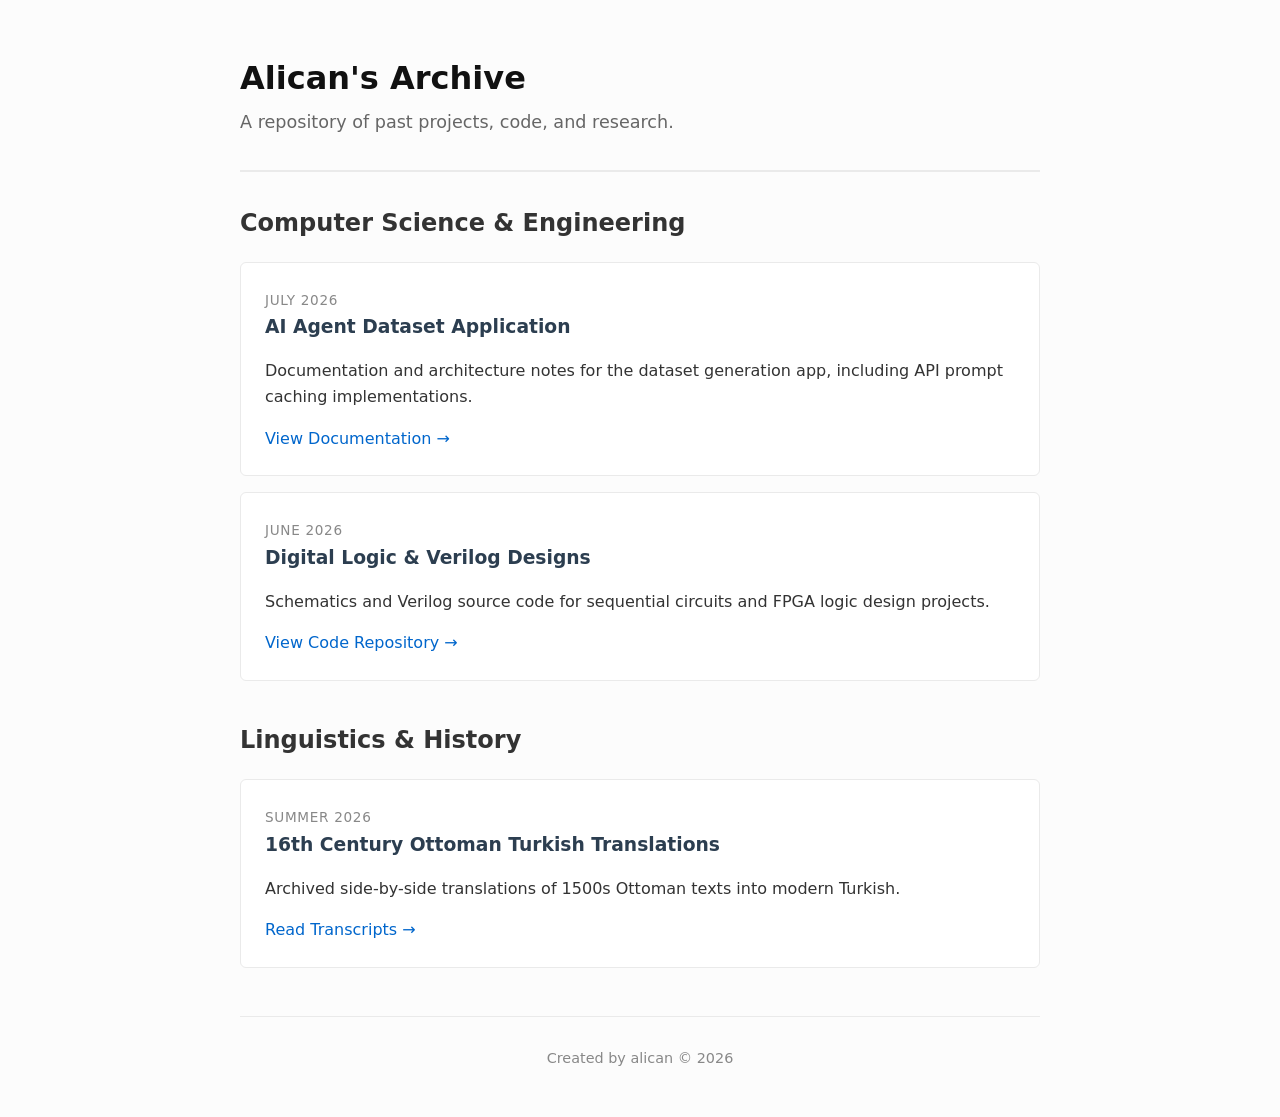
==== index.html @ 506c9f17 "firt parts of the website" ====
<!DOCTYPE html>
<html lang="en">
<head>
    <meta charset="UTF-8">
    <meta name="viewport" content="width=device-width, initial-scale=1.0">
    <title>Personal Archive</title>
    <style>
        body {
            font-family: system-ui, -apple-system, sans-serif;
            line-height: 1.6;
            max-width: 800px;
            margin: 0 auto;
            padding: 2rem;
            color: #333;
            background-color: #fcfcfc;
        }
        header {
            border-bottom: 2px solid #eaeaea;
            margin-bottom: 2rem;
            padding-bottom: 1rem;
        }
        h1 {
            color: #111;
            margin-bottom: 0.2rem;
        }
        .subtitle {
            color: #666;
            font-size: 1.1rem;
            margin-top: 0;
        }
        .archive-section {
            margin-bottom: 2.5rem;
        }
        .archive-item {
            background: white;
            border: 1px solid #eaeaea;
            padding: 1.5rem;
            border-radius: 6px;
            margin-bottom: 1rem;
        }
        .archive-item h3 {
            margin-top: 0;
            margin-bottom: 0.5rem;
            color: #2c3e50;
        }
        .date {
            font-size: 0.85rem;
            color: #888;
            text-transform: uppercase;
            letter-spacing: 0.05em;
        }
        a {
            color: #0066cc;
            text-decoration: none;
        }
        a:hover {
            text-decoration: underline;
        }
        footer {
            margin-top: 3rem;
            text-align: center;
            font-size: 0.9rem;
            color: #888;
            border-top: 1px solid #eaeaea;
            padding-top: 1rem;
        }
    </style>
</head>
<body>

    <header>
        <h1>Alican's Archive</h1>
        <p class="subtitle">A repository of past projects, code, and research.</p>
    </header>

    <main>
        <!-- Software & Engineering Section -->
        <section class="archive-section">
            <h2>Computer Science & Engineering</h2>
            
            <div class="archive-item">
                <span class="date">July 2026</span>
                <h3>AI Agent Dataset Application</h3>
                <p>Documentation and architecture notes for the dataset generation app, including API prompt caching implementations.</p>
                <a href="#">View Documentation &rarr;</a>
            </div>

            <div class="archive-item">
                <span class="date">June 2026</span>
                <h3>Digital Logic & Verilog Designs</h3>
                <p>Schematics and Verilog source code for sequential circuits and FPGA logic design projects.</p>
                <a href="#">View Code Repository &rarr;</a>
            </div>
        </section>

        <!-- Translation & Text Section -->
        <section class="archive-section">
            <h2>Linguistics & History</h2>
            
            <div class="archive-item">
                <span class="date">Summer 2026</span>
                <h3>16th Century Ottoman Turkish Translations</h3>
                <p>Archived side-by-side translations of 1500s Ottoman texts into modern Turkish.</p>
                <a href="#">Read Transcripts &rarr;</a>
            </div>
        </section>

    </main>

    <footer>
        <p>Created by alican &copy; 2026</p>
    </footer>

</body>
</html>
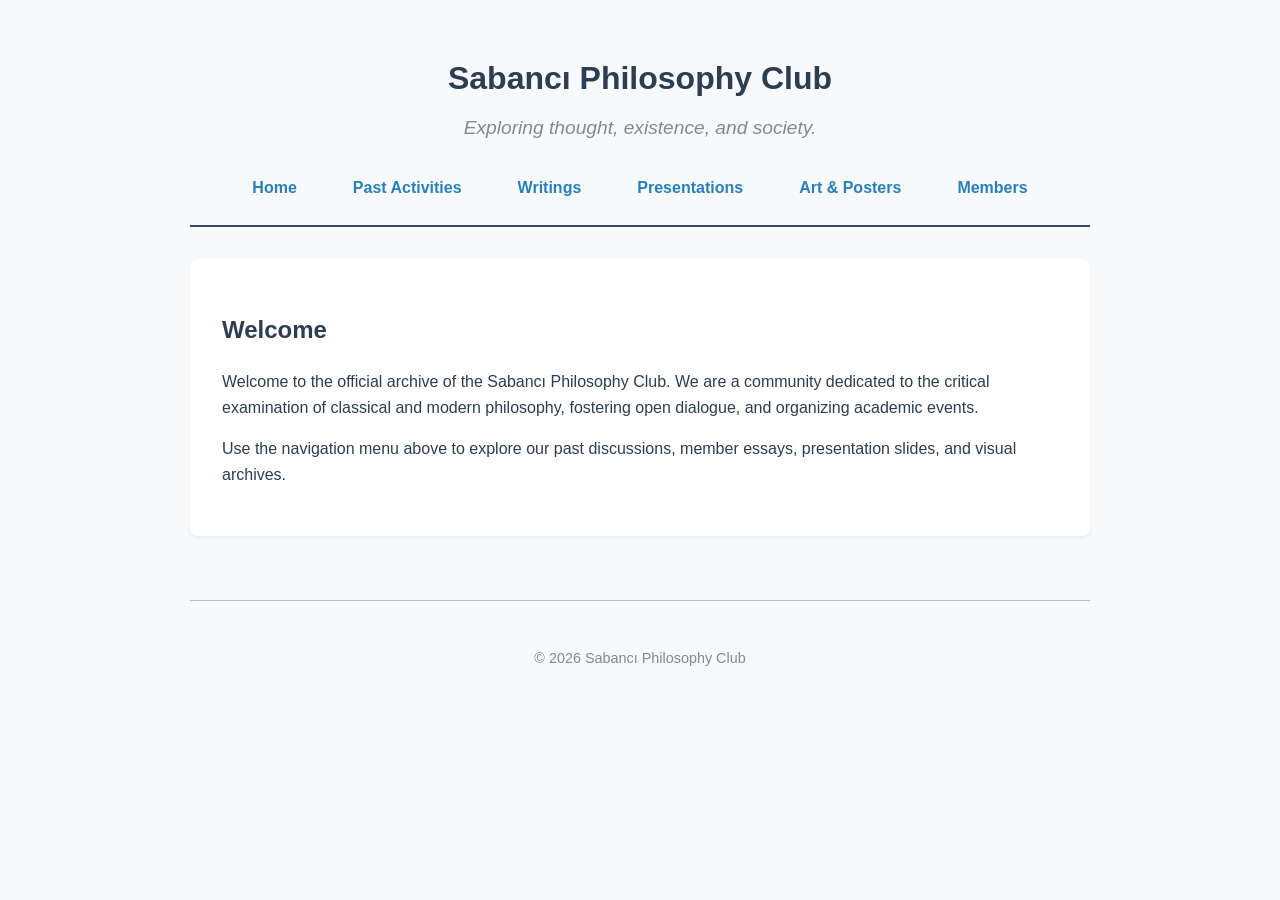
==== commit 1be3f71b: "transformed page for the" ====
--- a/index.html
+++ b/index.html
@@ -3,112 +3,36 @@
 <head>
     <meta charset="UTF-8">
     <meta name="viewport" content="width=device-width, initial-scale=1.0">
-    <title>Personal Archive</title>
-    <style>
-        body {
-            font-family: system-ui, -apple-system, sans-serif;
-            line-height: 1.6;
-            max-width: 800px;
-            margin: 0 auto;
-            padding: 2rem;
-            color: #333;
-            background-color: #fcfcfc;
-        }
-        header {
-            border-bottom: 2px solid #eaeaea;
-            margin-bottom: 2rem;
-            padding-bottom: 1rem;
-        }
-        h1 {
-            color: #111;
-            margin-bottom: 0.2rem;
-        }
-        .subtitle {
-            color: #666;
-            font-size: 1.1rem;
-            margin-top: 0;
-        }
-        .archive-section {
-            margin-bottom: 2.5rem;
-        }
-        .archive-item {
-            background: white;
-            border: 1px solid #eaeaea;
-            padding: 1.5rem;
-            border-radius: 6px;
-            margin-bottom: 1rem;
-        }
-        .archive-item h3 {
-            margin-top: 0;
-            margin-bottom: 0.5rem;
-            color: #2c3e50;
-        }
-        .date {
-            font-size: 0.85rem;
-            color: #888;
-            text-transform: uppercase;
-            letter-spacing: 0.05em;
-        }
-        a {
-            color: #0066cc;
-            text-decoration: none;
-        }
-        a:hover {
-            text-decoration: underline;
-        }
-        footer {
-            margin-top: 3rem;
-            text-align: center;
-            font-size: 0.9rem;
-            color: #888;
-            border-top: 1px solid #eaeaea;
-            padding-top: 1rem;
-        }
-    </style>
+    <title>Sabancı Philosophy Club</title>
+    <link rel="stylesheet" href="style.css">
 </head>
 <body>
 
     <header>
-        <h1>Alican's Archive</h1>
-        <p class="subtitle">A repository of past projects, code, and research.</p>
+        <h1>Sabancı Philosophy Club</h1>
+        <p class="subtitle">Exploring thought, existence, and society.</p>
+        
+        <!-- Inside index.html -->
+        <nav>
+            <a href="index.html">Home</a>
+            <a href="pages/activities.html">Past Activities</a>
+            <a href="pages/writings.html">Writings</a>
+            <a href="pages/presentations.html">Presentations</a>
+            <a href="pages/gallery.html">Art & Posters</a>
+            <a href="pages/members.html">Members</a>
+        </nav>
     </header>
 
     <main>
-        <!-- Software & Engineering Section -->
-        <section class="archive-section">
-            <h2>Computer Science & Engineering</h2>
-            
-            <div class="archive-item">
-                <span class="date">July 2026</span>
-                <h3>AI Agent Dataset Application</h3>
-                <p>Documentation and architecture notes for the dataset generation app, including API prompt caching implementations.</p>
-                <a href="#">View Documentation &rarr;</a>
-            </div>
-
-            <div class="archive-item">
-                <span class="date">June 2026</span>
-                <h3>Digital Logic & Verilog Designs</h3>
-                <p>Schematics and Verilog source code for sequential circuits and FPGA logic design projects.</p>
-                <a href="#">View Code Repository &rarr;</a>
-            </div>
+        <section class="content-section">
+            <h2>Welcome</h2>
+            <p>Welcome to the official archive of the Sabancı Philosophy Club. We are a community dedicated to the critical examination of classical and modern philosophy, fostering open dialogue, and organizing academic events.</p>
+            <p>Use the navigation menu above to explore our past discussions, member essays, presentation slides, and visual archives.</p>
         </section>
-
-        <!-- Translation & Text Section -->
-        <section class="archive-section">
-            <h2>Linguistics & History</h2>
-            
-            <div class="archive-item">
-                <span class="date">Summer 2026</span>
-                <h3>16th Century Ottoman Turkish Translations</h3>
-                <p>Archived side-by-side translations of 1500s Ottoman texts into modern Turkish.</p>
-                <a href="#">Read Transcripts &rarr;</a>
-            </div>
-        </section>
-
     </main>
 
     <footer>
-        <p>Created by alican &copy; 2026</p>
+        <p>&copy; 2026 Sabancı Philosophy Club</p>
     </footer>
 
 </body>
--- a/style.css
+++ b/style.css
@@ -0,0 +1,88 @@
+/* style.css */
+body {
+    font-family: 'Segoe UI', Tahoma, Geneva, Verdana, sans-serif;
+    line-height: 1.6;
+    max-width: 900px;
+    margin: 0 auto;
+    padding: 2rem;
+    color: #2c3e50;
+    background-color: #f8f9fa;
+}
+
+header {
+    text-align: center;
+    border-bottom: 2px solid #34495e;
+    margin-bottom: 2rem;
+    padding-bottom: 1rem;
+}
+
+h1 {
+    color: #2c3e50;
+    margin-bottom: 0.5rem;
+}
+
+.subtitle {
+    color: #7f8c8d;
+    font-size: 1.2rem;
+    font-style: italic;
+    margin-top: 0;
+}
+
+/* Navigation Menu */
+nav {
+    display: flex;
+    justify-content: center;
+    gap: 1.5rem;
+    margin-top: 1.5rem;
+    flex-wrap: wrap;
+}
+
+nav a {
+    color: #2980b9;
+    text-decoration: none;
+    font-weight: bold;
+    padding: 0.5rem 1rem;
+    border-radius: 4px;
+    transition: background-color 0.3s;
+}
+
+nav a:hover {
+    background-color: #ecf0f1;
+    text-decoration: none;
+}
+
+/* Content Blocks */
+.content-section {
+    background: white;
+    padding: 2rem;
+    border-radius: 8px;
+    box-shadow: 0 2px 4px rgba(0,0,0,0.05);
+    margin-bottom: 2rem;
+}
+
+.item-card {
+    border-left: 4px solid #34495e;
+    padding-left: 1.5rem;
+    margin-bottom: 2rem;
+}
+
+.item-card h3 {
+    margin-top: 0;
+    margin-bottom: 0.5rem;
+}
+
+.meta-info {
+    font-size: 0.9rem;
+    color: #7f8c8d;
+    text-transform: uppercase;
+    letter-spacing: 0.05em;
+}
+
+footer {
+    text-align: center;
+    margin-top: 4rem;
+    padding-top: 2rem;
+    border-top: 1px solid #bdc3c7;
+    color: #7f8c8d;
+    font-size: 0.9rem;
+}
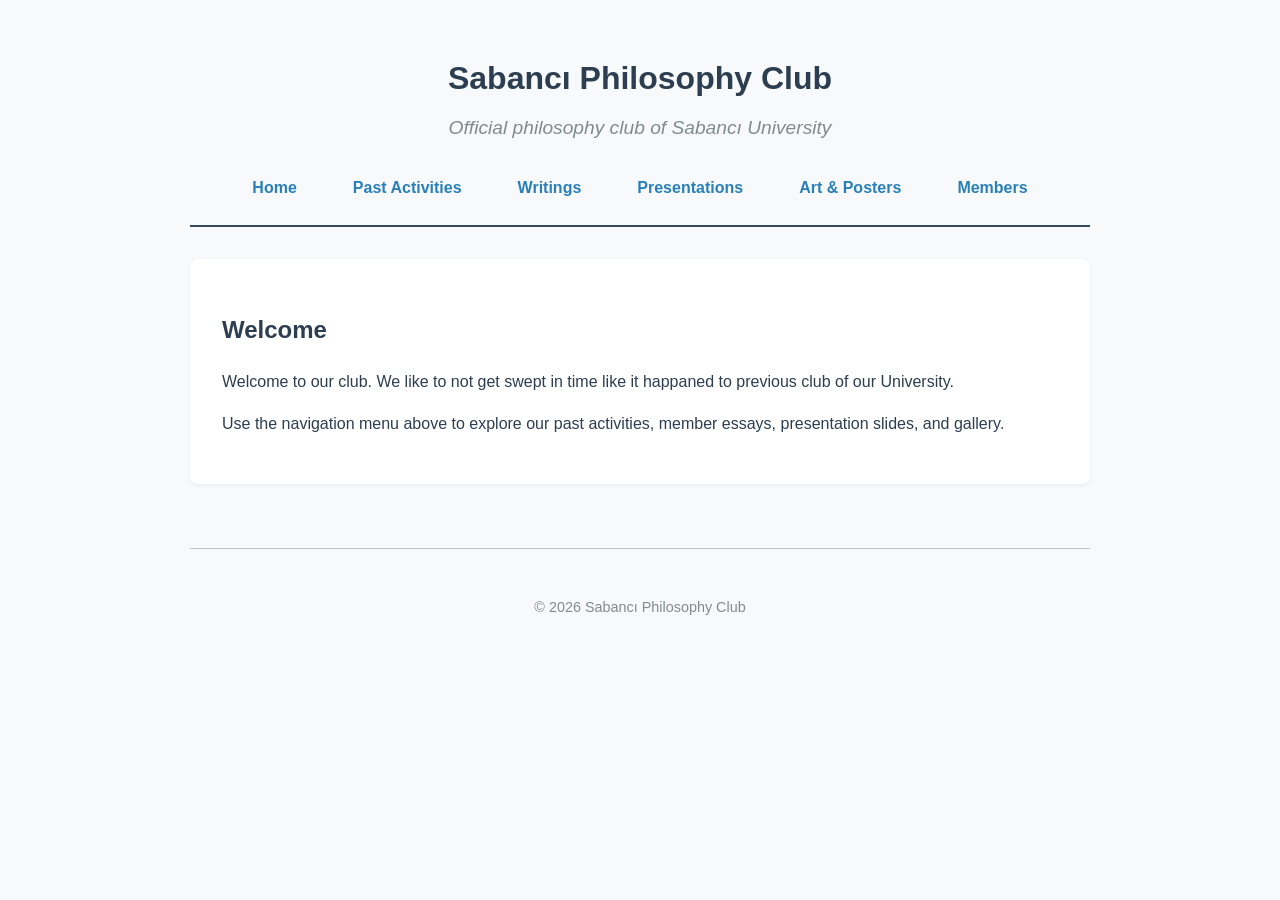
==== commit aabfccb8: "added gallery" ====
--- a/index.html
+++ b/index.html
@@ -10,7 +10,7 @@
 
     <header>
         <h1>Sabancı Philosophy Club</h1>
-        <p class="subtitle">Exploring thought, existence, and society.</p>
+        <p class="subtitle">Official philosophy club of Sabancı University</p>
         
         <!-- Inside index.html -->
         <nav>
@@ -26,8 +26,8 @@
     <main>
         <section class="content-section">
             <h2>Welcome</h2>
-            <p>Welcome to the official archive of the Sabancı Philosophy Club. We are a community dedicated to the critical examination of classical and modern philosophy, fostering open dialogue, and organizing academic events.</p>
-            <p>Use the navigation menu above to explore our past discussions, member essays, presentation slides, and visual archives.</p>
+            <p>Welcome to our club. We like to not get swept in time like it happaned to previous club of our University.</p>
+            <p>Use the navigation menu above to explore our past activities, member essays, presentation slides, and gallery.</p>
         </section>
     </main>
 
--- a/style.css
+++ b/style.css
@@ -85,4 +85,37 @@
     border-top: 1px solid #bdc3c7;
     color: #7f8c8d;
     font-size: 0.9rem;
+}
+
+/* Gallery Grid Layout */
+.gallery-grid {
+    display: grid;
+    /* This creates responsive columns that adjust based on screen size */
+    grid-template-columns: repeat(auto-fit, minmax(250px, 1fr));
+    gap: 2rem;
+    margin-top: 2rem;
+}
+
+.poster-item {
+    text-align: center;
+}
+
+.poster-item img {
+    width: 100%; /* Ensures the image never overflows its column */
+    height: auto;
+    border-radius: 6px;
+    box-shadow: 0 4px 8px rgba(0,0,0,0.1);
+    transition: transform 0.2s; /* Adds a smooth hover animation */
+}
+
+/* Optional: Makes the poster lift up slightly when you hover over it */
+.poster-item img:hover {
+    transform: translateY(-5px);
+}
+
+.poster-item p {
+    margin-top: 0.75rem;
+    font-size: 0.9rem;
+    color: #7f8c8d;
+    font-style: italic;
 }
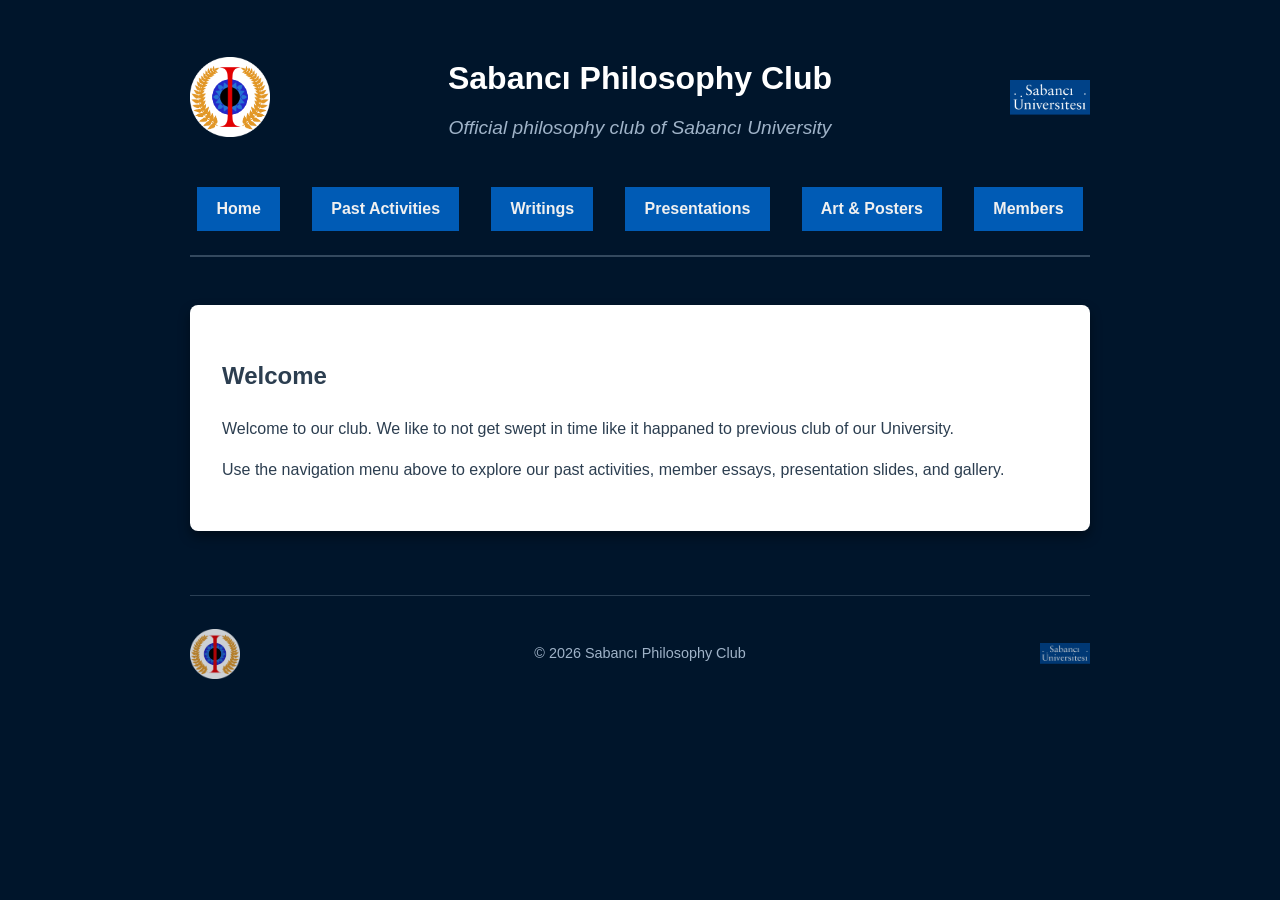
==== commit fc67c18f: "major style changes" ====
--- a/index.html
+++ b/index.html
@@ -8,11 +8,27 @@
 </head>
 <body>
 
-    <header>
-        <h1>Sabancı Philosophy Club</h1>
-        <p class="subtitle">Official philosophy club of Sabancı University</p>
+ <header>
+        <!-- The top-bar groups the logos and title together -->
+        <div class="top-bar">
+            <!-- Left Logo -->
+            <div class="logo-container left">
+                <img src="assets/club-logo.png" alt="Philosophy Club Logo" class="logo">
+            </div>
+            
+            <!-- Center Text -->
+            <div class="title-container">
+                <h1>Sabancı Philosophy Club</h1>
+                <p class="subtitle">Official philosophy club of Sabancı University</p>
+            </div>
+            
+            <!-- Right Logo -->
+            <div class="logo-container right">
+                <img src="assets/uni-logo.png" alt="Sabancı University Logo" class="logo">
+            </div>
+        </div>
         
-        <!-- Inside index.html -->
+        <!-- Navigation stays below the logos and title -->
         <nav>
             <a href="index.html">Home</a>
             <a href="pages/activities.html">Past Activities</a>
@@ -31,8 +47,21 @@
         </section>
     </main>
 
-    <footer>
-        <p>&copy; 2026 Sabancı Philosophy Club</p>
+<footer>
+        <div class="footer-content">
+            <!-- Left Logo -->
+            <div class="logo-container left">
+                <img src="assets/club-logo.png" alt="Philosophy Club Logo" class="logo footer-logo">
+            </div>
+            
+            <!-- Center Text -->
+            <p>&copy; 2026 Sabancı Philosophy Club</p>
+            
+            <!-- Right Logo -->
+            <div class="logo-container right">
+                <img src="assets/uni-logo.png" alt="Sabancı University Logo" class="logo footer-logo">
+            </div>
+        </div>
     </footer>
 
 </body>
--- a/style.css
+++ b/style.css
@@ -1,62 +1,123 @@
-/* style.css */
+/* =========================================
+   Base Styles & Typography
+   ========================================= */
 body {
     font-family: 'Segoe UI', Tahoma, Geneva, Verdana, sans-serif;
     line-height: 1.6;
     max-width: 900px;
     margin: 0 auto;
     padding: 2rem;
-    color: #2c3e50;
-    background-color: #f8f9fa;
-}
-
-header {
-    text-align: center;
-    border-bottom: 2px solid #34495e;
-    margin-bottom: 2rem;
-    padding-bottom: 1rem;
+    color: #f0f0f0; /* Changes the default text to light grey so it shows up on dark blue */
+    background-color: #00152b; /* A very deep, dark navy blue for the site background */
 }
 
 h1 {
-    color: #2c3e50;
+    color: #ffffff; /* Bright white for the main title */
     margin-bottom: 0.5rem;
 }
 
 .subtitle {
-    color: #7f8c8d;
+    color: #9fb3c8; /* A light steel blue/grey for the subtitle */
     font-size: 1.2rem;
     font-style: italic;
     margin-top: 0;
 }
 
-/* Navigation Menu */
+/* =========================================
+   Header, Footer & Logo Layout
+   ========================================= */
+header {
+    margin-bottom: 2rem;
+    padding-bottom: 1rem;
+}
+
+.top-bar, .footer-content {
+    display: flex;
+    justify-content: space-between;
+    align-items: center;
+    width: 100%;
+}
+
+.logo-container {
+    flex: 1; 
+    display: flex;
+}
+
+.logo-container.left {
+    justify-content: flex-start;
+}
+
+.logo-container.right {
+    justify-content: flex-end;
+}
+
+.title-container {
+    flex: 2;
+    text-align: center;
+}
+
+.logo {
+    max-width: 80px; 
+    height: auto;
+    object-fit: contain;
+}
+
+footer {
+    margin-top: 4rem;
+    padding-top: 2rem;
+    border-top: 1px solid #2a3f54; /* Changes the footer line to a subtle dark blue-grey */
+    color: #9fb3c8; /* Light blue/grey text */
+    font-size: 0.9rem;
+}
+
+.footer-logo {
+    max-width: 50px; 
+    opacity: 0.8; 
+}
+
+/* =========================================
+   Navigation Menu
+   ========================================= */
+/* =========================================
+   Navigation Menu
+   ========================================= */
 nav {
     display: flex;
-    justify-content: center;
-    gap: 1.5rem;
+    justify-content: center; /* Keeps them centered */
+    gap: 2rem; /* Spreads the buttons out horizontally */
     margin-top: 1.5rem;
+    padding-bottom: 1.5rem; /* Adds space between the buttons and the line below */
     flex-wrap: wrap;
+    border-top: none; /* Removes the line above */
+    border-bottom: 2px solid #34495e; /* Restores the line beneath them */
 }
 
 nav a {
-    color: #2980b9;
+    background-color: #005bb5; /* A slightly darker blue */
+    color: #f0f0f0; /* Very light grey text */
     text-decoration: none;
     font-weight: bold;
-    padding: 0.5rem 1rem;
-    border-radius: 4px;
-    transition: background-color 0.3s;
+    padding: 0.6rem 1.2rem;
+    border-radius: 0; /* Removes the curve to make them perfectly rectangular */
+    transition: background-color 0.3s, transform 0.1s;
 }
 
 nav a:hover {
-    background-color: #ecf0f1;
+    background-color: #004488; /* An even darker blue when hovered */
+    color: #ffffff; /* Bright white text on hover */
     text-decoration: none;
+    transform: translateY(-2px); /* Slight lift effect */
 }
 
-/* Content Blocks */
+/* =========================================
+   Content Blocks (Essays, Activities, etc.)
+   ========================================= */
 .content-section {
     background: white;
+    color: #2c3e50; /* Forces the text inside the white box to be dark grey */
     padding: 2rem;
     border-radius: 8px;
-    box-shadow: 0 2px 4px rgba(0,0,0,0.05);
+    box-shadow: 0 6px 12px rgba(0,0,0,0.4); /* Made the shadow slightly stronger to pop against the dark background */
     margin-bottom: 2rem;
 }
 
@@ -78,19 +139,11 @@
     letter-spacing: 0.05em;
 }
 
-footer {
-    text-align: center;
-    margin-top: 4rem;
-    padding-top: 2rem;
-    border-top: 1px solid #bdc3c7;
-    color: #7f8c8d;
-    font-size: 0.9rem;
-}
-
-/* Gallery Grid Layout */
+/* =========================================
+   Gallery Grid (For Posters & Artwork)
+   ========================================= */
 .gallery-grid {
     display: grid;
-    /* This creates responsive columns that adjust based on screen size */
     grid-template-columns: repeat(auto-fit, minmax(250px, 1fr));
     gap: 2rem;
     margin-top: 2rem;
@@ -101,14 +154,13 @@
 }
 
 .poster-item img {
-    width: 100%; /* Ensures the image never overflows its column */
+    width: 100%; 
     height: auto;
     border-radius: 6px;
     box-shadow: 0 4px 8px rgba(0,0,0,0.1);
-    transition: transform 0.2s; /* Adds a smooth hover animation */
+    transition: transform 0.2s; 
 }
 
-/* Optional: Makes the poster lift up slightly when you hover over it */
 .poster-item img:hover {
     transform: translateY(-5px);
 }
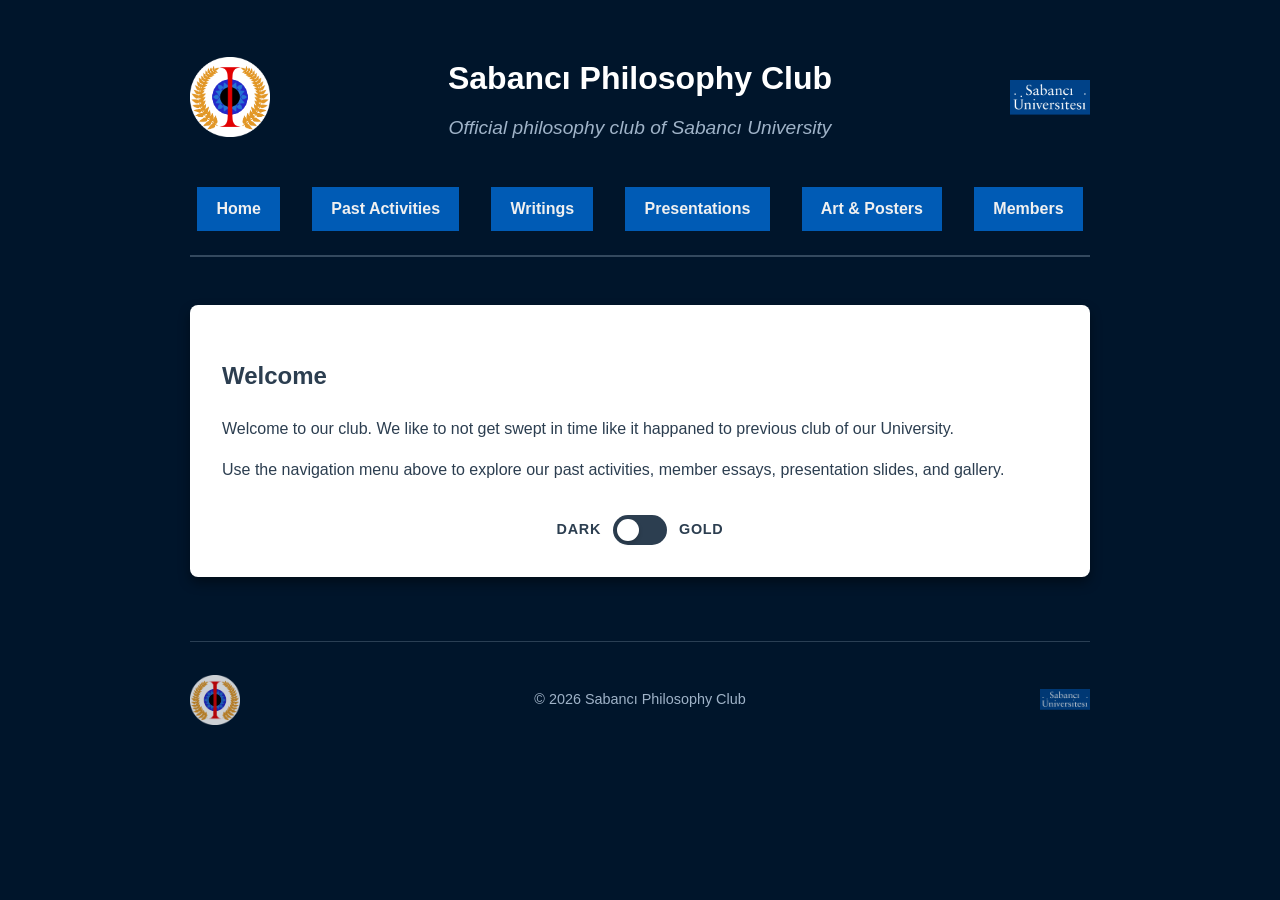
==== commit 03cbab6b: "added functionality" ====
--- a/index.html
+++ b/index.html
@@ -44,7 +44,17 @@
             <h2>Welcome</h2>
             <p>Welcome to our club. We like to not get swept in time like it happaned to previous club of our University.</p>
             <p>Use the navigation menu above to explore our past activities, member essays, presentation slides, and gallery.</p>
-        </section>
+       
+            <!-- Theme Toggle Switch -->
+            <div class="theme-switch-wrapper">
+                <span class="theme-label">Dark</span>
+                <label class="theme-switch">
+                    <input type="checkbox" id="theme-toggle-checkbox">
+                    <span class="slider round"></span>
+                </label>
+                <span class="theme-label">Gold</span>
+            </div>
+         </section>
     </main>
 
 <footer>
@@ -63,6 +73,6 @@
             </div>
         </div>
     </footer>
-
+<script src="script.js"></script>
 </body>
 </html>
--- a/style.css
+++ b/style.css
@@ -170,4 +170,110 @@
     font-size: 0.9rem;
     color: #7f8c8d;
     font-style: italic;
+}
+/* =========================================
+   Theme Toggle Switch Styling
+   ========================================= */
+.theme-switch-wrapper {
+    display: flex;
+    align-items: center;
+    justify-content: center;
+    gap: 12px;
+    margin-top: 2rem;
+}
+
+.theme-label {
+    font-weight: bold;
+    font-size: 0.9rem;
+    color: inherit;
+    text-transform: uppercase;
+    letter-spacing: 0.05em;
+}
+
+/* The switch container */
+.theme-switch {
+    position: relative;
+    display: inline-block;
+    width: 54px;
+    height: 30px;
+}
+
+/* Hide the default HTML checkbox */
+.theme-switch input {
+    opacity: 0;
+    width: 0;
+    height: 0;
+}
+
+/* The sliding track */
+.slider {
+    position: absolute;
+    cursor: pointer;
+    top: 0;
+    left: 0;
+    right: 0;
+    bottom: 0;
+    background-color: #2c3e50;
+    transition: 0.4s;
+}
+
+/* The sliding circle */
+.slider:before {
+    position: absolute;
+    content: "";
+    height: 22px;
+    width: 22px;
+    left: 4px;
+    bottom: 4px;
+    background-color: white;
+    transition: 0.4s;
+    box-shadow: 0 2px 4px rgba(0,0,0,0.2);
+}
+
+/* When the checkbox is checked, turn the track gold and move the circle */
+input:checked + .slider {
+    background-color: #d4af37;
+}
+
+input:checked + .slider:before {
+    transform: translateX(24px);
+}
+
+/* Rounded corners for the track and circle */
+.slider.round {
+    border-radius: 34px;
+}
+
+.slider.round:before {
+    border-radius: 50%;
+}
+/* =========================================
+   Golden Theme Color Overrides
+   ========================================= */
+/* When the body has the 'golden-theme' class, it changes the background */
+body.golden-theme {
+    background-color: #d4af37; 
+    color: #111111; 
+}
+
+/* Overrides the white text to dark text */
+body.golden-theme h1 {
+    color: #111111;
+}
+
+body.golden-theme .subtitle {
+    color: #333333;
+}
+
+/* Gives the white content boxes a warm, creamy tint so they don't look harsh */
+body.golden-theme .content-section {
+    background-color: #fffdf5; 
+    color: #2c3e50;
+    box-shadow: 0 6px 12px rgba(0,0,0,0.15);
+}
+
+/* Updates the footer text and line to match */
+body.golden-theme footer {
+    border-top: 1px solid #b5952f;
+    color: #333333;
 }
